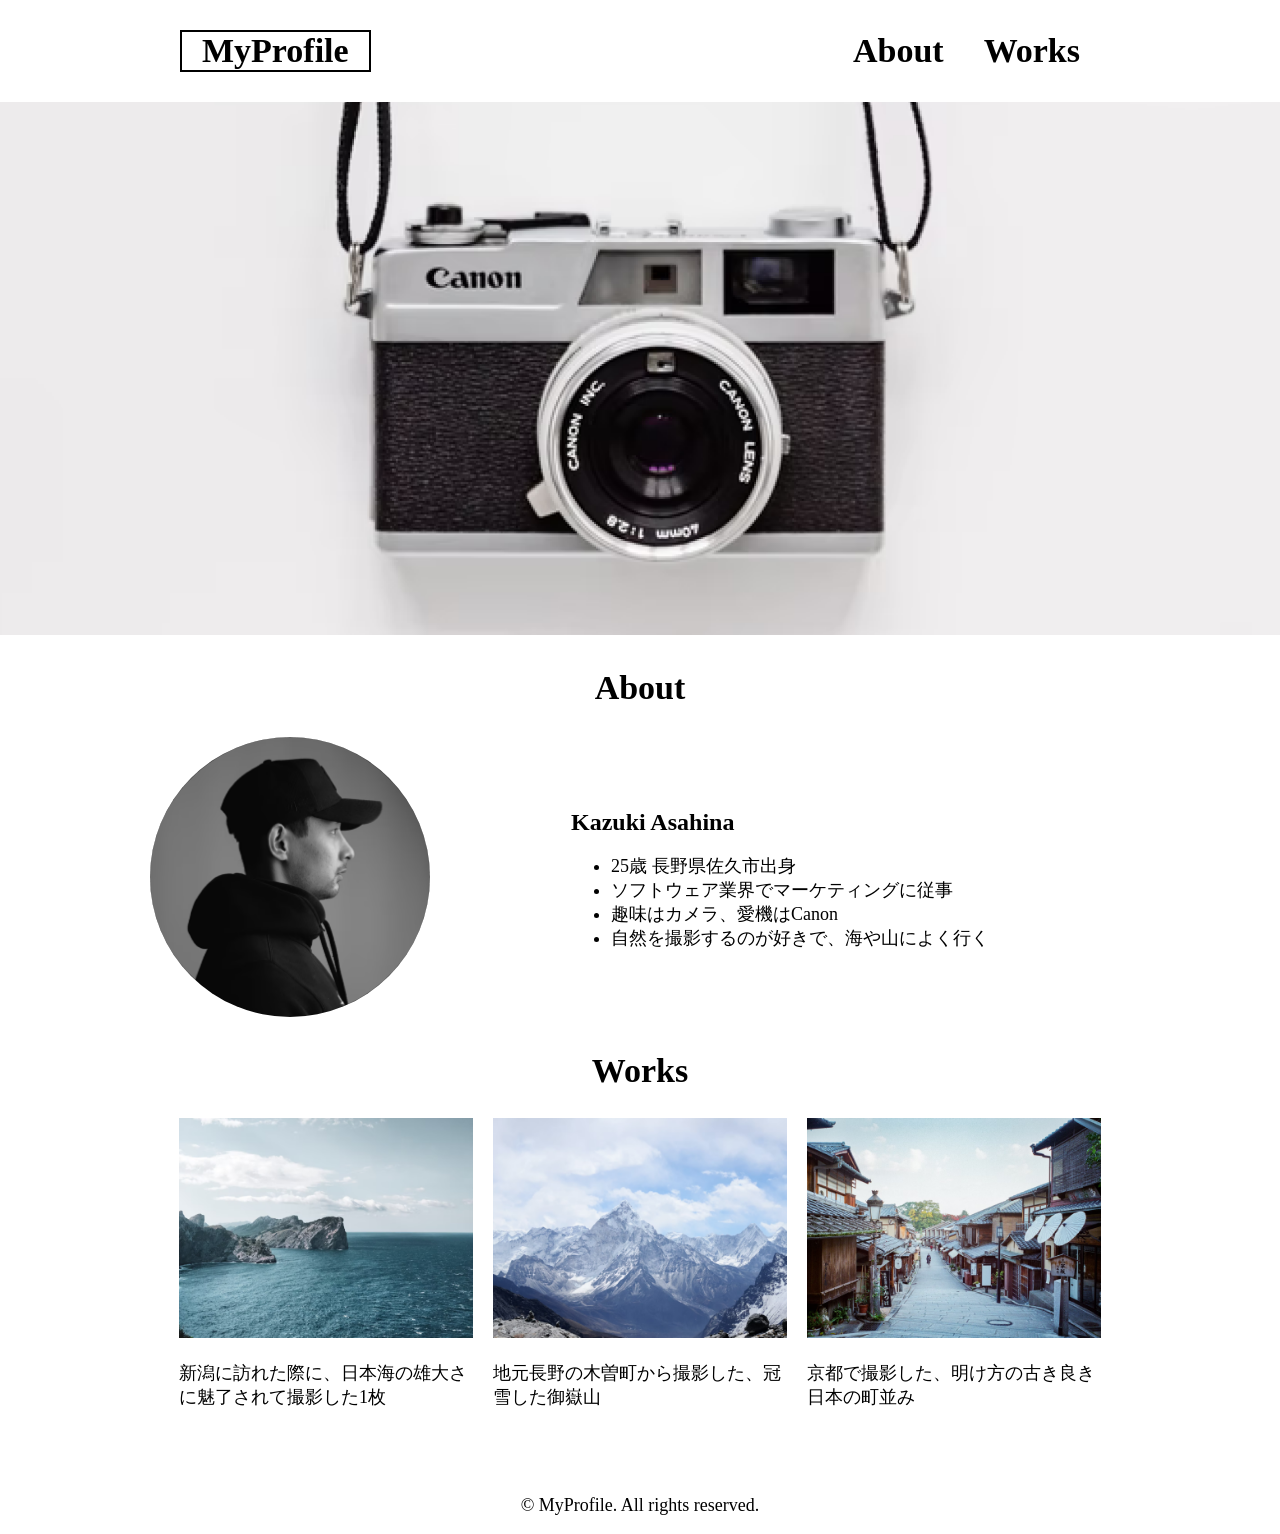
==== kadai_001/index.html @ 3c3d27bc "kadai_001をアップロード" ====
<!DOCTYPE html>
<html>
  <head>
    <title>portfolio</title>
    <meta name="description" content="朝比奈一樹の自己紹介と自分の趣味を掲載するサイト">
    <meta charset="utf-8">
    <meta name="viewport" content="width=device-width, initial-scale=1.0">
    <link rel="stylesheet" href="css/style.css">
    <link rel="preconnect" href="https://fonts.googleapis.com">
    <link rel="preconnect" href="https://fonts.gstatic.com" crossorigin>
    <link href="https://fonts.google.com/noto/specimen/Noto+Sans+JP" rel="stylesheet">
  </head>

  <body>
    <header>
      <div class="header-inner">
        <h1>
         <a href="index.html">MyProfile</a>
        </h1>
        <nav>
          <ul class="nav-menu">
            <li><a href="index.html#about">About</a></li>
            <li><a href="index.html#works">Works</a></li>
          </ul>
        </nav>
      </div>
    </header>

    <main>
      <article>
        <div>
         <img class="image" src="images/main.png" alt="メインの写真">
        </div>
        
        <section>
          <h2 id="about">About</h2>
          <div class="about-inner">
           <div>
             <img class="about-left" src="images/about.png" alt="Aboutの横顔写真">
           </div>
           <div class="about-right">
             <p><span>Kazuki Asahina</span></p>
             <ul>
               <li>25歳 長野県佐久市出身</li>
               <li>ソフトウェア業界でマーケティングに従事</li>
               <li>趣味はカメラ、愛機はCanon</li>
               <li>自然を撮影するのが好きで、海や山によく行く</li>
             </ul>
           </div>
          </div>
        </section>

        <section>
          <h2 id="works">Works</h2>
          <div class="works-inner">
            <div class="works-item">
              <img src="images/works1.png" alt="海の写真">
              <p>新潟に訪れた際に、日本海の雄大さに魅了されて撮影した1枚</p>
            </div>
            <div class="works-item">
              <img src="images/works2.png" alt="雪山の写真">
              <p>地元長野の木曽町から撮影した、冠雪した御嶽山</p>
            </div>
            <div class="works-item">
              <img src="images/works3.png" alt="古い町並みの写真">
              <p>京都で撮影した、明け方の古き良き日本の町並み</p>
            </div>
          </div>
        </section>
      </article>
    </main>

    <footer>
      <p class="footer">© MyProfile. All rights reserved.</p>
    </footer>
  </body>
</html>
---- kadai_001/css/style.css ----
/* PC、スマホ共通スタイル */
* {
  box-sizing: border-box;
}
body {
  font-size: 18px;
  font-family: "Noto Sans Japanese";
  padding: 0;
  margin: 0;
}

/* ヘッダー */
.header-inner {
  font-size: 34px;
  display: flex;
  flex-wrap: wrap;
  justify-content: space-between;
  align-items: center;
  margin: 30px auto;
  max-width: 980px;
}
.header-inner a {
  text-decoration: none;
  font-size: 34px;
  color: #000000;
}
h1 {
  font-size: 34px;
  color: #000000;
  border: 2px solid black;
  padding: 0 20px 0 20px;
  margin: 0 0 0 30px;
  margin-block-start: 0;
  margin-block-end: 0;
}
.nav-menu {
  font-size: 34px;
  display: flex;
  list-style: none;
  margin: 0 30px;
}
nav li {
  padding: 0 20px;
}
.nav-menu a {
  font-size: 34px;
  font-weight: bold;
}

/* メイン画像 */
.image {
  width: 100%;
}

/* About */
.about-inner {
  display: flex;
  flex-wrap: wrap;
  align-items: center;
  max-width: 980px;
  margin: 30px auto;
}
#about {
  text-align: center;
  font-size: 34px;
  font-weight: bold;
}
.about-left {
  border-radius: 50%;
  height: 280px;
  width: 280px;
}
.about-right p span {
  font-size: 24px;
  font-weight: bold;
}
.about-right {
  margin: 0 auto;
}
p, li {
  font-size: 18px;
}

/* Works */
#works {
  text-align: center;
  font-size: 34px;
  font-weight: bold;
}
.works-inner {
  display: flex;
  flex-wrap: wrap;
  justify-content: center;
  margin: 0 auto;
  max-width: 980px;
}
.works-item {
  margin: 0 10px;
  width: 30%;
  padding-bottom: 50px;
}
.works-item img {
  width: 100%;
  margin: 0 auto;
}

/* フッター */
.footer {
  text-align: center;
  font-size: 18px;
}

/* レスポンシブ */
@media screen and (max-width: 767px) {
  .about-inner {
    width: 100%;
    flex-direction: column;
  }
  .about-left {
    width: 100%;
  }
  .about-right p {
    text-align: center;
  }
  .works-inner {
    flex-direction: column;
    align-items: center;
    width: 100%;
  }
  .works-item {
    width: 100%;
  }
  .works-item p {
    text-align: center;
  }
}
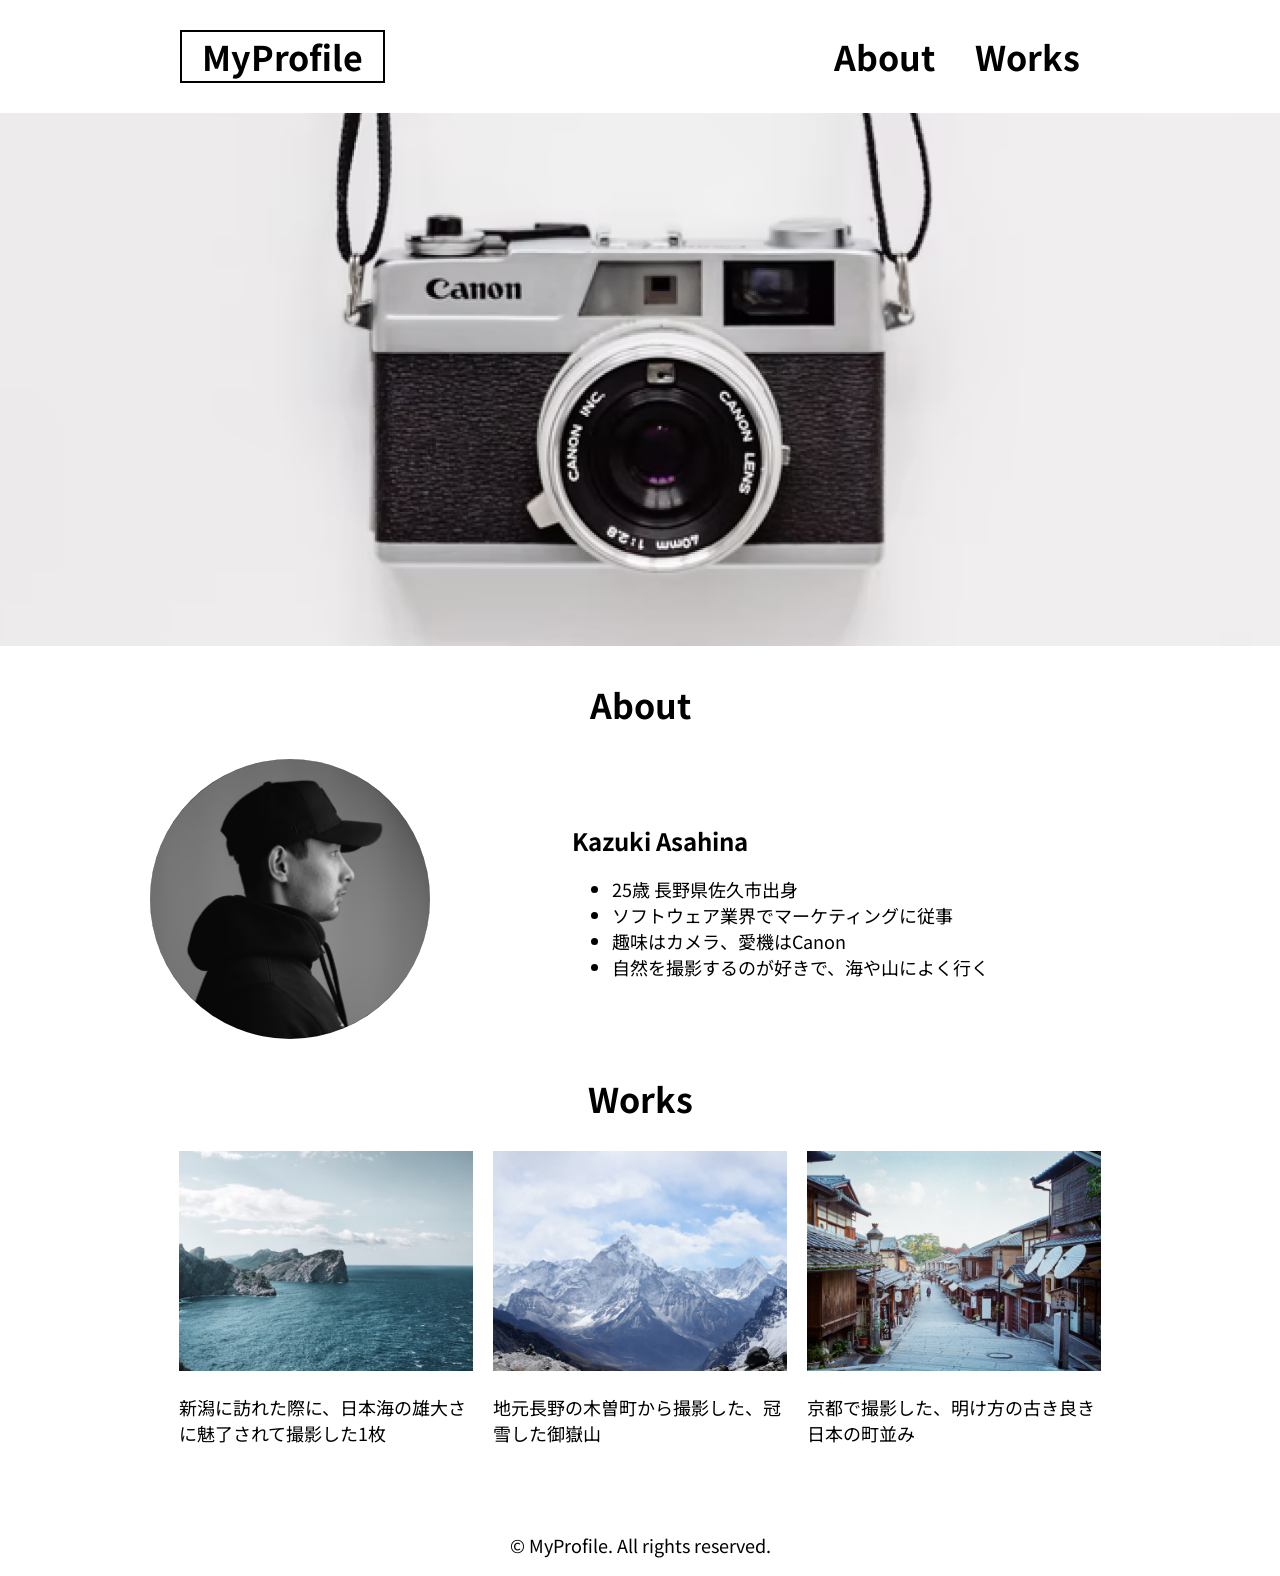
==== commit 9da87469: "kadai_001を再アップロード" ====
--- a/kadai_001/index.html
+++ b/kadai_001/index.html
@@ -8,7 +8,7 @@
     <link rel="stylesheet" href="css/style.css">
     <link rel="preconnect" href="https://fonts.googleapis.com">
     <link rel="preconnect" href="https://fonts.gstatic.com" crossorigin>
-    <link href="https://fonts.google.com/noto/specimen/Noto+Sans+JP" rel="stylesheet">
+    <link href="https://fonts.googleapis.com/css2?family=Noto+Sans+JP&display=swap" rel="stylesheet">
   </head>
 
   <body>
--- a/kadai_001/css/style.css
+++ b/kadai_001/css/style.css
@@ -4,7 +4,7 @@
 }
 body {
   font-size: 18px;
-  font-family: "Noto Sans Japanese";
+  font-family: "Noto Sans JP";
   padding: 0;
   margin: 0;
 }
